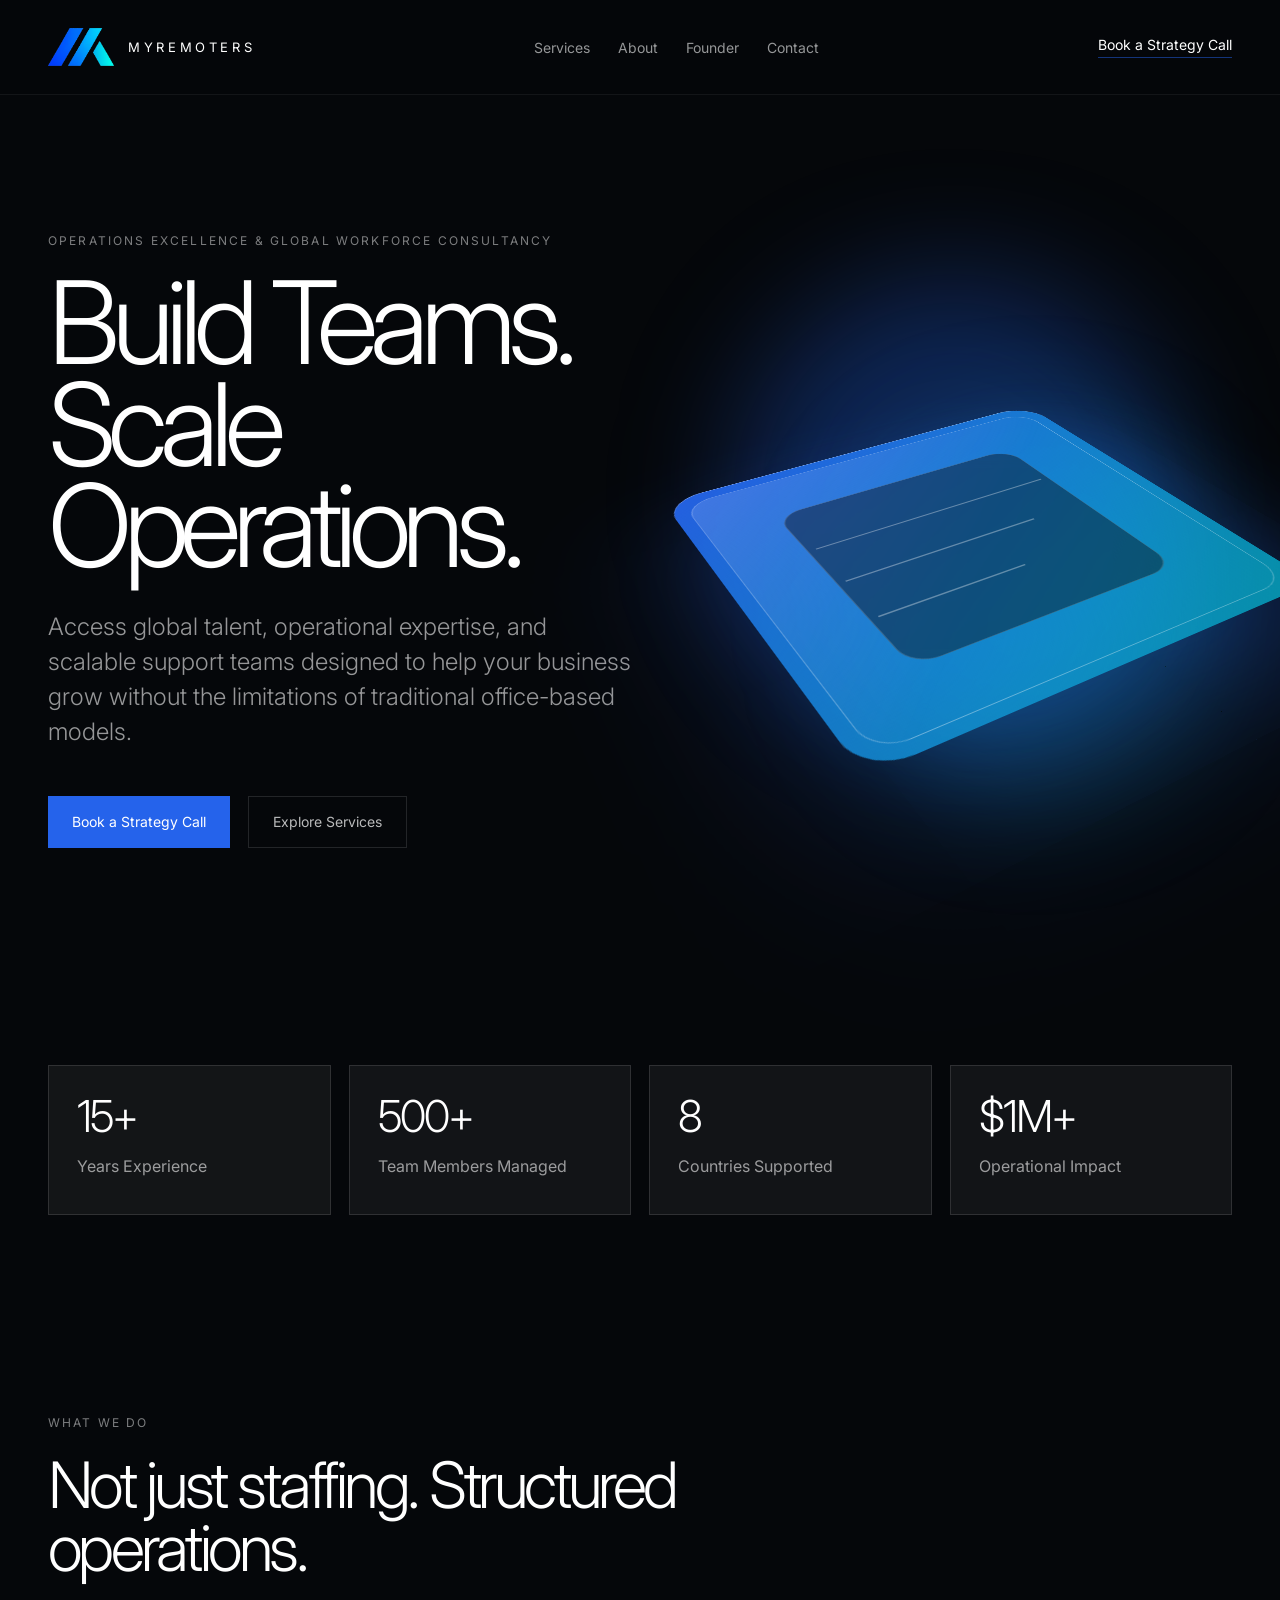
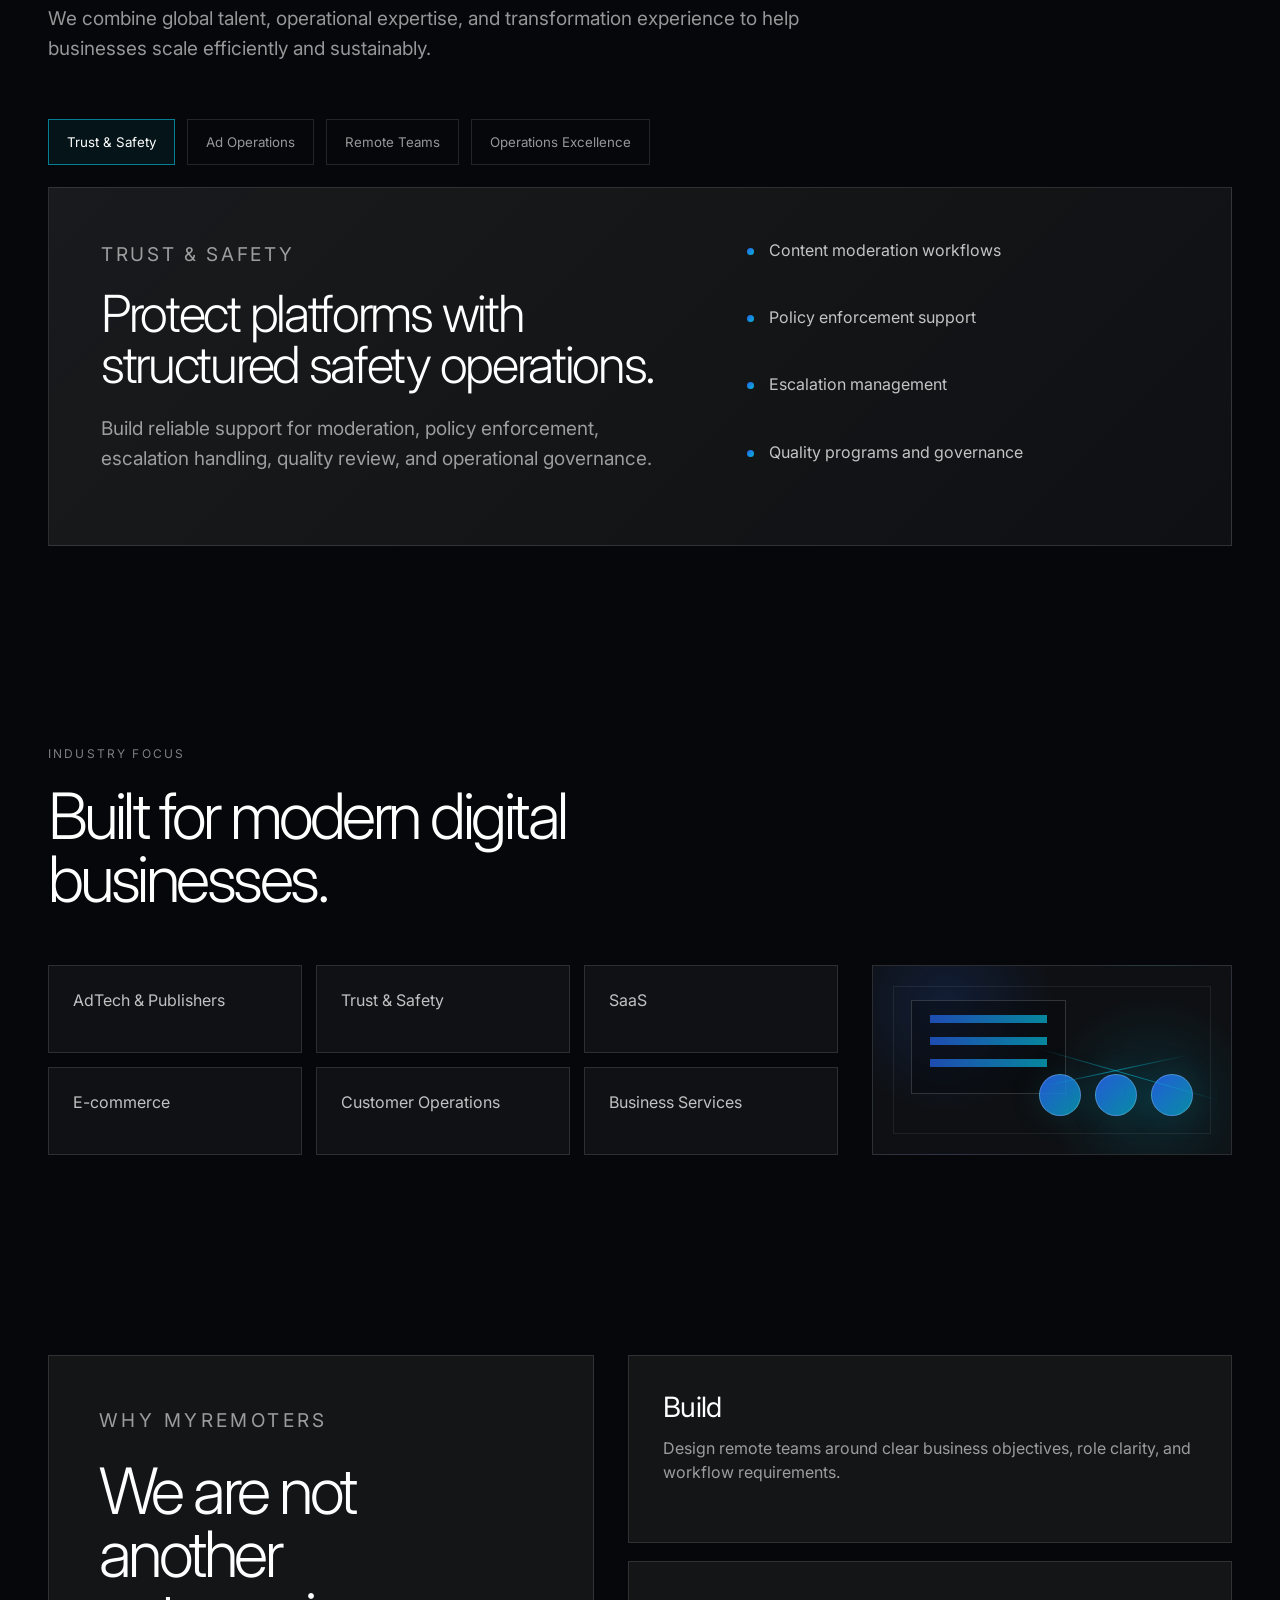
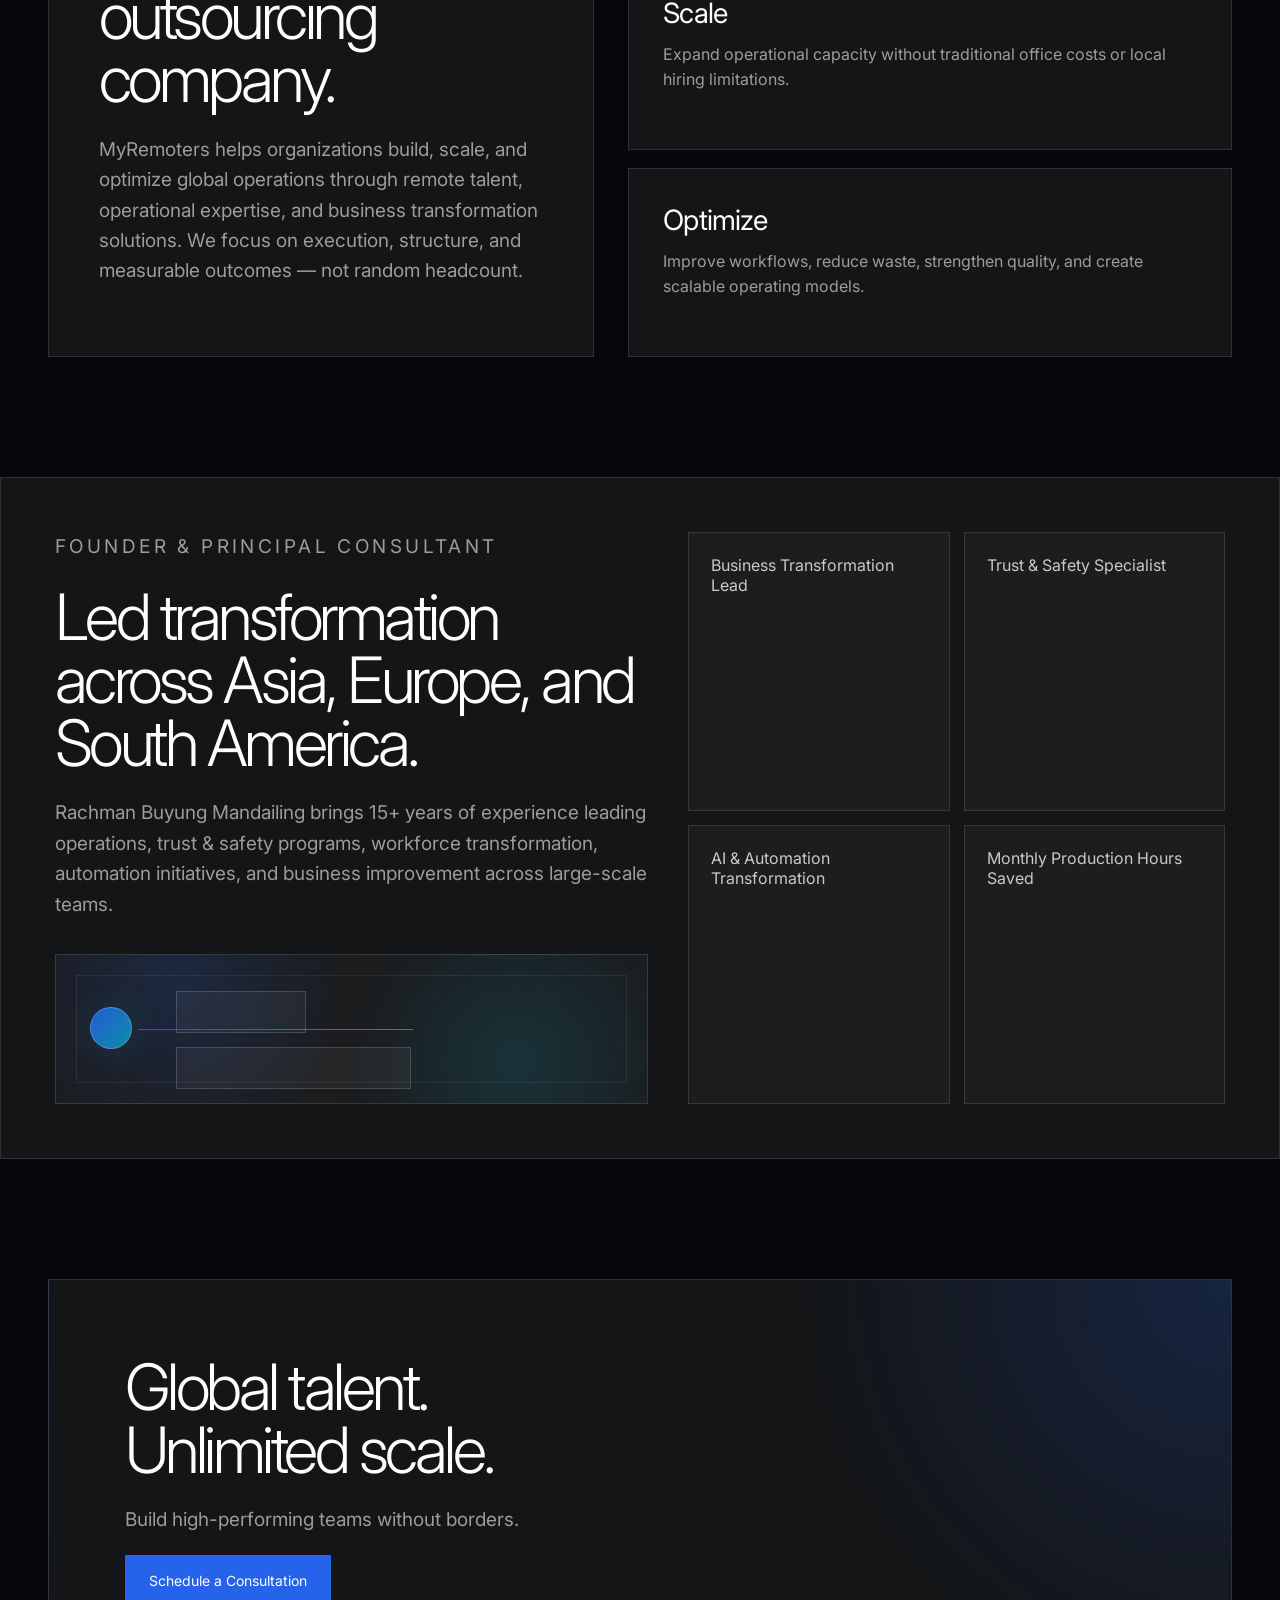
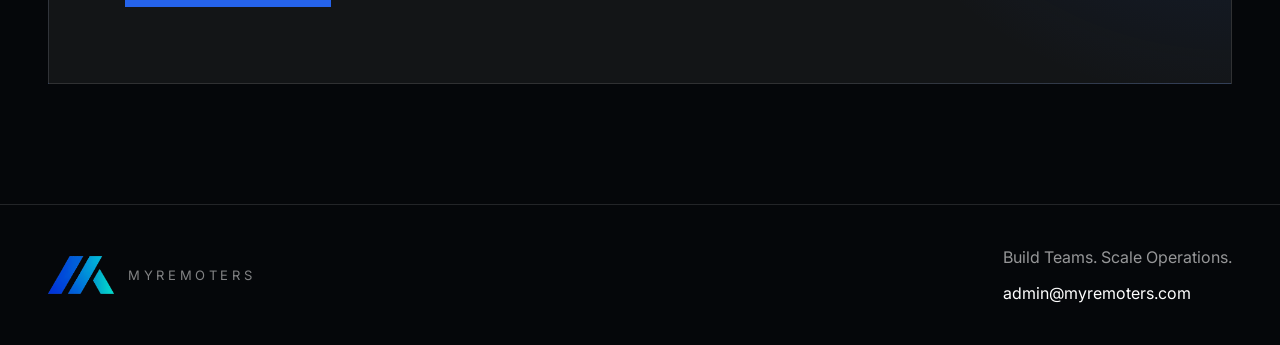
==== index.html @ 40bd870c "Add files via upload" ====
<!doctype html>
<html lang="en">
<head>
  <meta charset="UTF-8" />
  <meta name="viewport" content="width=device-width, initial-scale=1.0" />
  <title>MyRemoters — Build Teams. Scale Operations.</title>
  <meta name="description" content="MyRemoters helps companies build, scale, and optimize global operations through remote talent, operational expertise, and operations excellence." />
  <link rel="preconnect" href="https://fonts.googleapis.com">
  <link rel="preconnect" href="https://fonts.gstatic.com" crossorigin>
  <link href="https://fonts.googleapis.com/css2?family=Inter:wght@300;400;500;600;700&display=swap" rel="stylesheet">
  <link rel="stylesheet" href="styles.css" />
</head>
<body>
  <div class="noise"></div>

  <header class="nav">
    <a href="#home" class="brand" aria-label="MyRemoters home">
      <img class="brand-mark" src="assets/myremoters-logo.png" alt="MyRemoters logo" />
      <span>MYREMOTERS</span>
    </a>

    <nav class="nav-links">
      <a href="#services">Services</a>
      <a href="#about">About</a>
      <a href="#founder">Founder</a>
      <a href="#contact">Contact</a>
    </nav>

    <a class="nav-cta" href="mailto:admin@myremoters.com?subject=Strategy%20Call%20Request">Book a Strategy Call</a>
  </header>

  <main>
    <section id="home" class="hero section-pad">
      <div class="hero-copy reveal">
        <p class="eyebrow">Operations Excellence & Global Workforce Consultancy</p>
        <h1>Build Teams.<br />Scale Operations.</h1>
        <p class="hero-sub">
          Access global talent, operational expertise, and scalable support teams designed to help your business grow without the limitations of traditional office-based models.
        </p>
        <div class="hero-actions">
          <a class="btn primary" href="mailto:admin@myremoters.com?subject=Strategy%20Call%20Request">Book a Strategy Call</a>
          <a class="btn ghost" href="#services">Explore Services</a>
        </div>
      </div>

      <div class="hero-visual reveal delay-1" aria-hidden="true">
        <div class="orb orb-one"></div>
        <div class="orb orb-two"></div>
        <div class="glass-object">
          <div class="glass-inner"></div>
          <div class="glass-line one"></div>
          <div class="glass-line two"></div>
          <div class="glass-line three"></div>
        </div>
      </div>
    </section>

    <section class="metrics section-pad compact">
      <div class="metric reveal">
        <strong>15+</strong>
        <span>Years Experience</span>
      </div>
      <div class="metric reveal delay-1">
        <strong>500+</strong>
        <span>Team Members Managed</span>
      </div>
      <div class="metric reveal delay-2">
        <strong>8</strong>
        <span>Countries Supported</span>
      </div>
      <div class="metric reveal delay-3">
        <strong>$1M+</strong>
        <span>Operational Impact</span>
      </div>
    </section>

    <section id="services" class="services section-pad">
      <div class="section-header reveal">
        <p class="eyebrow">What We Do</p>
        <h2>Not just staffing. Structured operations.</h2>
        <p>We combine global talent, operational expertise, and transformation experience to help businesses scale efficiently and sustainably.</p>
      </div>

      <div class="service-tabs reveal delay-1">
        <button class="service-tab active" data-service="trust">Trust & Safety</button>
        <button class="service-tab" data-service="adops">Ad Operations</button>
        <button class="service-tab" data-service="teams">Remote Teams</button>
        <button class="service-tab" data-service="excellence">Operations Excellence</button>
      </div>

      <div class="service-panel reveal delay-2">
        <div>
          <p class="panel-kicker" id="serviceKicker">Trust & Safety</p>
          <h3 id="serviceTitle">Protect platforms with structured safety operations.</h3>
          <p id="serviceDesc">Build reliable support for moderation, policy enforcement, escalation handling, quality review, and operational governance.</p>
        </div>
        <ul id="serviceList">
          <li>Content moderation workflows</li>
          <li>Policy enforcement support</li>
          <li>Escalation management</li>
          <li>Quality programs and governance</li>
        </ul>
      </div>
    </section>

    <section class="industries section-pad compact">
      <div class="section-header narrow reveal">
        <p class="eyebrow">Industry Focus</p>
        <h2>Built for modern digital businesses.</h2>
      </div>
      <div class="industry-layout reveal delay-1">
        <div class="industry-grid">
          <span>AdTech & Publishers</span>
          <span>Trust & Safety</span>
          <span>SaaS</span>
          <span>E-commerce</span>
          <span>Customer Operations</span>
          <span>Business Services</span>
        </div>

        <div class="light-tech-illustration" aria-hidden="true">
          <div class="tech-screen">
            <i></i><i></i><i></i>
          </div>
          <div class="tech-people">
            <span></span><span></span><span></span>
          </div>
          <div class="tech-line line-one"></div>
          <div class="tech-line line-two"></div>
        </div>
      </div>
    </section>

    <section id="about" class="about section-pad">
      <div class="about-card reveal">
        <p class="eyebrow">Why MyRemoters</p>
        <h2>We are not another outsourcing company.</h2>
        <p>
          MyRemoters helps organizations build, scale, and optimize global operations through remote talent, operational expertise, and business transformation solutions. We focus on execution, structure, and measurable outcomes — not random headcount.
        </p>
      </div>
      <div class="about-points reveal delay-1">
        <div>
          <h3>Build</h3>
          <p>Design remote teams around clear business objectives, role clarity, and workflow requirements.</p>
        </div>
        <div>
          <h3>Scale</h3>
          <p>Expand operational capacity without traditional office costs or local hiring limitations.</p>
        </div>
        <div>
          <h3>Optimize</h3>
          <p>Improve workflows, reduce waste, strengthen quality, and create scalable operating models.</p>
        </div>
      </div>
    </section>

    <section id="founder" class="founder section-pad compact">
      <div class="founder-copy reveal">
        <p class="eyebrow">Founder & Principal Consultant</p>
        <h2>Led transformation across Asia, Europe, and South America.</h2>
        <p>
          Rachman Buyung Mandailing brings 15+ years of experience leading operations, trust & safety programs, workforce transformation, automation initiatives, and business improvement across large-scale teams.
        </p>

        <div class="founder-tech-illustration" aria-hidden="true">
          <div class="founder-avatar"></div>
          <div class="founder-data short"></div>
          <div class="founder-data long"></div>
          <div class="founder-signal"></div>
        </div>
      </div>
      <div class="founder-highlights reveal delay-1">
        <span>Business Transformation Lead</span>
        <span>Trust & Safety Specialist</span>
        <span>AI & Automation Transformation</span>
        <span>Monthly Production Hours Saved</span>
      </div>
    </section>

    <section class="final-cta section-pad">
      <div class="cta-card reveal">
        <h2>Global talent.<br />Unlimited scale.</h2>
        <p>Build high-performing teams without borders.</p>
        <a class="btn primary" href="mailto:admin@myremoters.com?subject=Strategy%20Call%20Request">Schedule a Consultation</a>
      </div>
    </section>
  </main>

  <footer id="contact" class="footer">
    <div class="brand footer-brand">
      <img class="brand-mark" src="assets/myremoters-logo.png" alt="MyRemoters logo" />
      <span>MYREMOTERS</span>
    </div>
    <div>
      <p>Build Teams. Scale Operations.</p>
      <a href="mailto:admin@myremoters.com">admin@myremoters.com</a>
    </div>
  </footer>

  <script src="script.js"></script>
</body>
</html>
---- styles.css ----
:root {
  --bg: #05070A;
  --panel: rgba(255,255,255,0.055);
  --panel-strong: rgba(255,255,255,0.09);
  --text: #ffffff;
  --muted: rgba(255,255,255,0.58);
  --faint: rgba(255,255,255,0.14);
  --blue: #2563EB;
  --teal: #06B6D4;
  --line: rgba(255,255,255,0.12);
}

* { box-sizing: border-box; }
html { scroll-behavior: smooth; }
body {
  margin: 0;
  font-family: Inter, system-ui, -apple-system, BlinkMacSystemFont, "Segoe UI", sans-serif;
  background: var(--bg);
  color: var(--text);
  overflow-x: hidden;
}

a { color: inherit; text-decoration: none; }
button { font-family: inherit; }

.noise {
  pointer-events: none;
  position: fixed;
  inset: 0;
  opacity: .035;
  z-index: 50;
  background-image: url("https://grainy-gradients.vercel.app/noise.svg");
  mix-blend-mode: overlay;
}

.nav {
  position: sticky;
  top: 0;
  z-index: 20;
  display: flex;
  align-items: center;
  justify-content: space-between;
  padding: 28px 48px;
  background: rgba(5, 7, 10, 0.72);
  backdrop-filter: blur(18px);
  border-bottom: 1px solid rgba(255,255,255,0.06);
}
.brand { display: inline-flex; align-items: center; gap: 14px; }
.brand-mark { width: 66px; height: auto; display: block; object-fit: contain; }
.brand span {
  letter-spacing: .28em;
  font-size: 13px;
  font-weight: 400;
}
.nav-links { display: flex; gap: 28px; color: var(--muted); font-size: 14px; }
.nav-links a:hover { color: var(--text); }
.nav-cta {
  font-size: 14px;
  padding-bottom: 4px;
  border-bottom: 1px solid rgba(37,99,235,.5);
}
.nav-cta:hover { border-color: var(--teal); }

.section-pad { padding: 120px 48px; }
.compact { padding-top: 80px; padding-bottom: 80px; }

.hero {
  min-height: calc(100vh - 92px);
  display: grid;
  grid-template-columns: 1.05fr .95fr;
  gap: 72px;
  align-items: center;
  max-width: 1400px;
  margin: 0 auto;
  position: relative;
}
.eyebrow {
  margin: 0 0 24px;
  color: rgba(255,255,255,.48);
  letter-spacing: .18em;
  text-transform: uppercase;
  font-size: 12px;
}
h1, h2, h3, p { margin-top: 0; }
h1 {
  font-size: clamp(64px, 9vw, 128px);
  line-height: .88;
  letter-spacing: -.07em;
  font-weight: 300;
  margin-bottom: 34px;
}
.hero-sub {
  max-width: 650px;
  color: var(--muted);
  font-size: clamp(18px, 2vw, 24px);
  line-height: 1.45;
  font-weight: 300;
}
.hero-actions { display: flex; gap: 18px; margin-top: 46px; align-items: center; }
.btn {
  display: inline-flex;
  align-items: center;
  justify-content: center;
  min-height: 52px;
  padding: 0 24px;
  font-size: 14px;
  transition: transform .25s ease, background .25s ease, color .25s ease;
}
.btn:hover { transform: translateY(-2px); }
.btn.primary { background: var(--blue); color: white; }
.btn.primary:hover { background: var(--teal); }
.btn.ghost { color: rgba(255,255,255,.72); border: 1px solid var(--line); }
.btn.ghost:hover { color: white; border-color: rgba(255,255,255,.28); }

.hero-visual {
  position: relative;
  height: min(650px, 70vw);
  display: grid;
  place-items: center;
  perspective: 1000px;
}
.orb {
  position: absolute;
  border-radius: 999px;
  filter: blur(60px);
  animation: breathe 5.5s ease-in-out infinite alternate;
}
.orb-one { width: 440px; height: 440px; background: rgba(37,99,235,.32); top: 60px; left: 30px; }
.orb-two { width: 360px; height: 360px; background: rgba(6,182,212,.22); bottom: 70px; right: 20px; animation-delay: 1s; }
.glass-object {
  width: min(470px, 82vw);
  height: min(470px, 82vw);
  position: relative;
  border-radius: 42px;
  transform: rotateX(58deg) rotateZ(-32deg);
  background: linear-gradient(145deg, rgba(37,99,235,.95), rgba(6,182,212,.78));
  box-shadow: 0 70px 160px rgba(37,99,235,.34), inset 0 1px 0 rgba(255,255,255,.38);
  animation: floatObject 7s ease-in-out infinite;
}
.glass-object::before {
  content: "";
  position: absolute;
  inset: 16px;
  border-radius: 32px;
  border: 1px solid rgba(255,255,255,.28);
  background: linear-gradient(135deg, rgba(255,255,255,.14), transparent 55%);
}
.glass-inner {
  position: absolute;
  inset: 90px;
  border-radius: 28px;
  background: rgba(5,7,10,.42);
  backdrop-filter: blur(8px);
  border: 1px solid rgba(255,255,255,.16);
}
.glass-line {
  position: absolute;
  height: 2px;
  width: 58%;
  background: rgba(255,255,255,.35);
  left: 21%;
  transform: rotate(0deg);
}
.glass-line.one { top: 36%; }
.glass-line.two { top: 50%; width: 46%; }
.glass-line.three { top: 64%; width: 34%; }

.metrics {
  max-width: 1280px;
  margin: 0 auto;
  display: grid;
  grid-template-columns: repeat(4, 1fr);
  gap: 18px;
}
.metric {
  padding: 28px;
  border: 1px solid var(--line);
  background: var(--panel);
  min-height: 150px;
}
.metric strong { display: block; font-size: 44px; line-height: 1; font-weight: 300; letter-spacing: -.04em; }
.metric span { display: block; color: var(--muted); margin-top: 18px; line-height: 1.35; }

.section-header { max-width: 820px; margin-bottom: 54px; }
.section-header.narrow { max-width: 700px; }
h2 {
  font-size: clamp(42px, 5vw, 78px);
  line-height: .98;
  font-weight: 300;
  letter-spacing: -.055em;
  margin-bottom: 24px;
}
.section-header p:not(.eyebrow), .about-card p, .founder-copy p, .cta-card p {
  color: var(--muted);
  font-size: 19px;
  line-height: 1.6;
}

.services, .about, .industries, .founder, .final-cta { max-width: 1280px; margin: 0 auto; }
.service-tabs { display: flex; gap: 12px; flex-wrap: wrap; margin-bottom: 22px; }
.service-tab {
  border: 1px solid var(--line);
  color: rgba(255,255,255,.58);
  background: transparent;
  padding: 14px 18px;
  cursor: pointer;
  transition: .25s ease;
}
.service-tab:hover, .service-tab.active { color: white; border-color: rgba(6,182,212,.65); background: rgba(6,182,212,.07); }
.service-panel {
  display: grid;
  grid-template-columns: 1fr .75fr;
  gap: 70px;
  padding: 52px;
  border: 1px solid var(--line);
  background: linear-gradient(135deg, rgba(255,255,255,.08), rgba(255,255,255,.035));
}
.panel-kicker { color: var(--teal); letter-spacing: .14em; text-transform: uppercase; font-size: 12px; margin-bottom: 18px; }
.service-panel h3 { font-size: clamp(34px, 4vw, 58px); line-height: 1; letter-spacing: -.045em; font-weight: 300; margin-bottom: 24px; }
.service-panel p { color: var(--muted); font-size: 19px; line-height: 1.58; }
.service-panel ul { margin: 0; padding: 0; list-style: none; display: grid; gap: 16px; }
.service-panel li { color: rgba(255,255,255,.75); padding-left: 22px; position: relative; }
.service-panel li::before { content: ""; width: 7px; height: 7px; background: linear-gradient(135deg,var(--blue),var(--teal)); position: absolute; left: 0; top: 8px; border-radius: 999px; }

.industry-grid { display: grid; grid-template-columns: repeat(3, 1fr); gap: 14px; }
.industry-grid span {
  padding: 24px;
  border: 1px solid var(--line);
  background: rgba(255,255,255,.04);
  color: rgba(255,255,255,.74);
}

.about { display: grid; grid-template-columns: .95fr 1.05fr; gap: 34px; }
.about-card, .about-points div, .founder, .cta-card {
  border: 1px solid var(--line);
  background: var(--panel);
}
.about-card { padding: 50px; }
.about-points { display: grid; gap: 18px; }
.about-points div { padding: 34px; }
.about-points h3 { font-size: 28px; font-weight: 400; letter-spacing: -.03em; margin-bottom: 12px; }
.about-points p { color: var(--muted); line-height: 1.55; margin: 0; }

.founder {
  display: grid;
  grid-template-columns: 1.05fr .95fr;
  gap: 40px;
  padding: 54px;
}
.founder-highlights { display: grid; grid-template-columns: repeat(2, 1fr); gap: 14px; }
.founder-highlights span { border: 1px solid var(--line); padding: 22px; color: rgba(255,255,255,.76); background: rgba(255,255,255,.035); }

.cta-card {
  padding: 76px;
  background: radial-gradient(circle at top right, rgba(37,99,235,.2), transparent 34%), var(--panel);
}
.cta-card h2 { max-width: 760px; }

.footer {
  padding: 42px 48px;
  border-top: 1px solid var(--line);
  display: flex;
  justify-content: space-between;
  gap: 28px;
  color: var(--muted);
}
.footer a { color: white; }
.footer-brand { opacity: .86; }

.reveal { opacity: 0; transform: translateY(28px); transition: opacity .9s ease, transform .9s ease; }
.reveal.in-view { opacity: 1; transform: translateY(0); }
.delay-1 { transition-delay: .12s; }
.delay-2 { transition-delay: .22s; }
.delay-3 { transition-delay: .32s; }

@keyframes breathe { from { transform: scale(.96); opacity: .72; } to { transform: scale(1.08); opacity: 1; } }
@keyframes floatObject { 0%,100% { transform: rotateX(58deg) rotateZ(-32deg) translateY(0); } 50% { transform: rotateX(60deg) rotateZ(-28deg) translateY(-18px); } }

@media (max-width: 960px) {
  .nav { padding: 22px 24px; }
  .nav-links { display: none; }
  .nav-cta { display: none; }
  .section-pad { padding: 78px 24px; }
  .hero { grid-template-columns: 1fr; min-height: auto; gap: 50px; }
  .hero-visual { height: 440px; }
  .metrics { grid-template-columns: repeat(2, 1fr); }
  .service-panel, .about, .founder { grid-template-columns: 1fr; }
  .industry-grid { grid-template-columns: 1fr 1fr; }
  .cta-card { padding: 44px; }
  .footer { flex-direction: column; padding: 34px 24px; }
}
@media (max-width: 560px) {
  .brand span { letter-spacing: .18em; font-size: 12px; }
  h1 { font-size: 58px; }
  .metrics, .industry-grid, .founder-highlights { grid-template-columns: 1fr; }
  .hero-actions { flex-direction: column; align-items: stretch; }
  .service-panel { padding: 30px; }
  .glass-object { width: 300px; height: 300px; border-radius: 30px; }
}


/* Subtle tech illustrations added to existing Industry Focus and Founder sections */
.industry-layout {
  display: grid;
  grid-template-columns: 1fr 360px;
  gap: 34px;
  align-items: stretch;
}

.light-tech-illustration,
.founder-tech-illustration {
  position: relative;
  min-height: 190px;
  border: 1px solid var(--line);
  background:
    radial-gradient(circle at 20% 20%, rgba(37,99,235,.16), transparent 34%),
    radial-gradient(circle at 78% 72%, rgba(6,182,212,.14), transparent 34%),
    rgba(255,255,255,.035);
  overflow: hidden;
}

.light-tech-illustration::before,
.founder-tech-illustration::before {
  content: "";
  position: absolute;
  inset: 20px;
  border: 1px solid rgba(255,255,255,.07);
}

.tech-screen {
  position: absolute;
  left: 38px;
  top: 34px;
  width: 155px;
  height: 94px;
  border: 1px solid rgba(255,255,255,.16);
  background: rgba(5,7,10,.38);
}

.tech-screen i {
  display: block;
  height: 8px;
  margin: 14px 18px;
  background: linear-gradient(90deg, var(--blue), var(--teal));
  opacity: .72;
}

.tech-people {
  position: absolute;
  right: 38px;
  bottom: 38px;
  display: flex;
  gap: 14px;
}

.tech-people span,
.founder-avatar {
  display: block;
  width: 42px;
  height: 42px;
  border-radius: 999px;
  border: 1px solid rgba(255,255,255,.22);
  background: linear-gradient(135deg, rgba(37,99,235,.9), rgba(6,182,212,.72));
  box-shadow: 0 0 34px rgba(6,182,212,.14);
}

.tech-line {
  position: absolute;
  height: 1px;
  background: linear-gradient(90deg, transparent, rgba(6,182,212,.65), transparent);
  transform-origin: left center;
}

.tech-line.line-one {
  width: 190px;
  left: 165px;
  top: 82px;
  transform: rotate(16deg);
}

.tech-line.line-two {
  width: 150px;
  left: 168px;
  top: 120px;
  transform: rotate(-12deg);
}

.founder-tech-illustration {
  margin-top: 34px;
  min-height: 150px;
}

.founder-avatar {
  position: absolute;
  left: 34px;
  top: 52px;
}

.founder-data {
  position: absolute;
  left: 120px;
  height: 42px;
  border: 1px solid rgba(255,255,255,.16);
  background: rgba(255,255,255,.045);
}

.founder-data.short {
  top: 36px;
  width: 130px;
}

.founder-data.long {
  top: 92px;
  width: 235px;
}

.founder-signal {
  position: absolute;
  left: 82px;
  top: 74px;
  width: 275px;
  height: 1px;
  background: linear-gradient(90deg, rgba(37,99,235,.75), rgba(6,182,212,.75));
}

@media (max-width: 960px) {
  .industry-layout {
    grid-template-columns: 1fr;
  }

  .light-tech-illustration {
    min-height: 220px;
  }
}
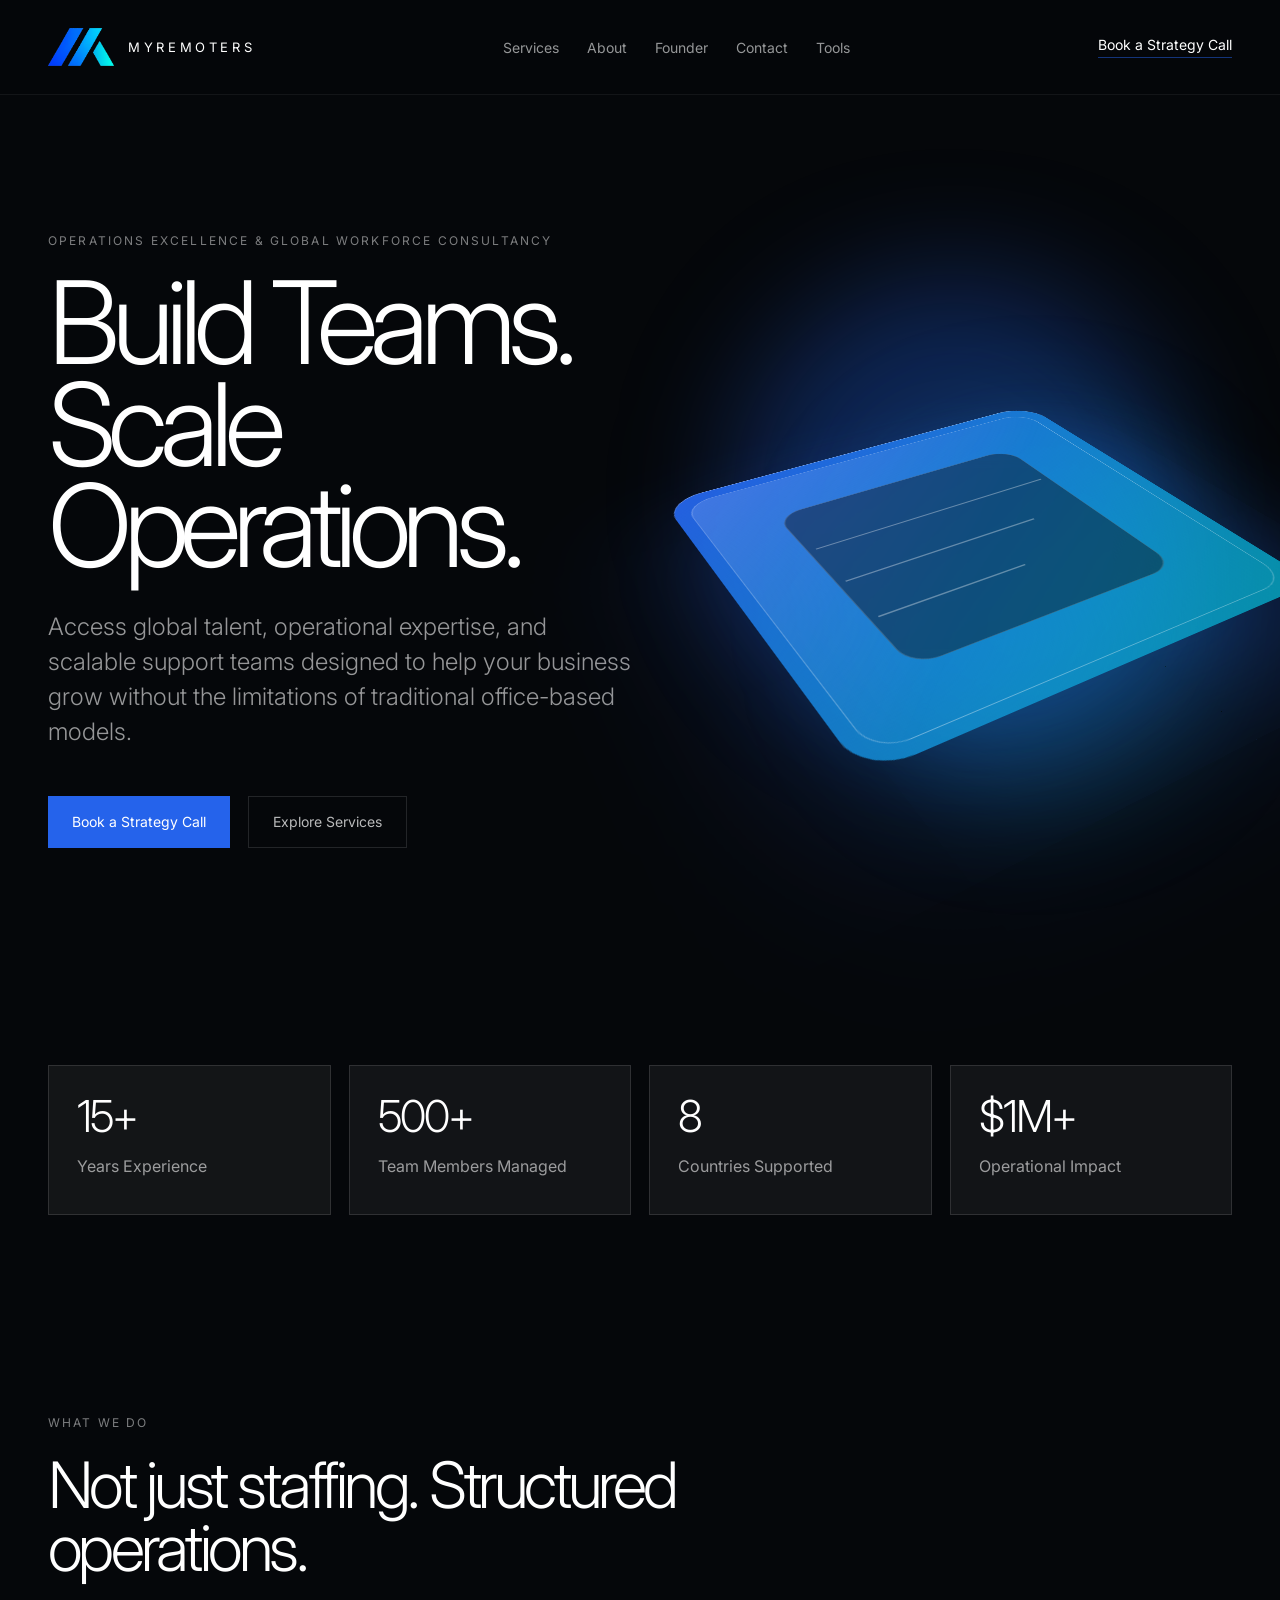
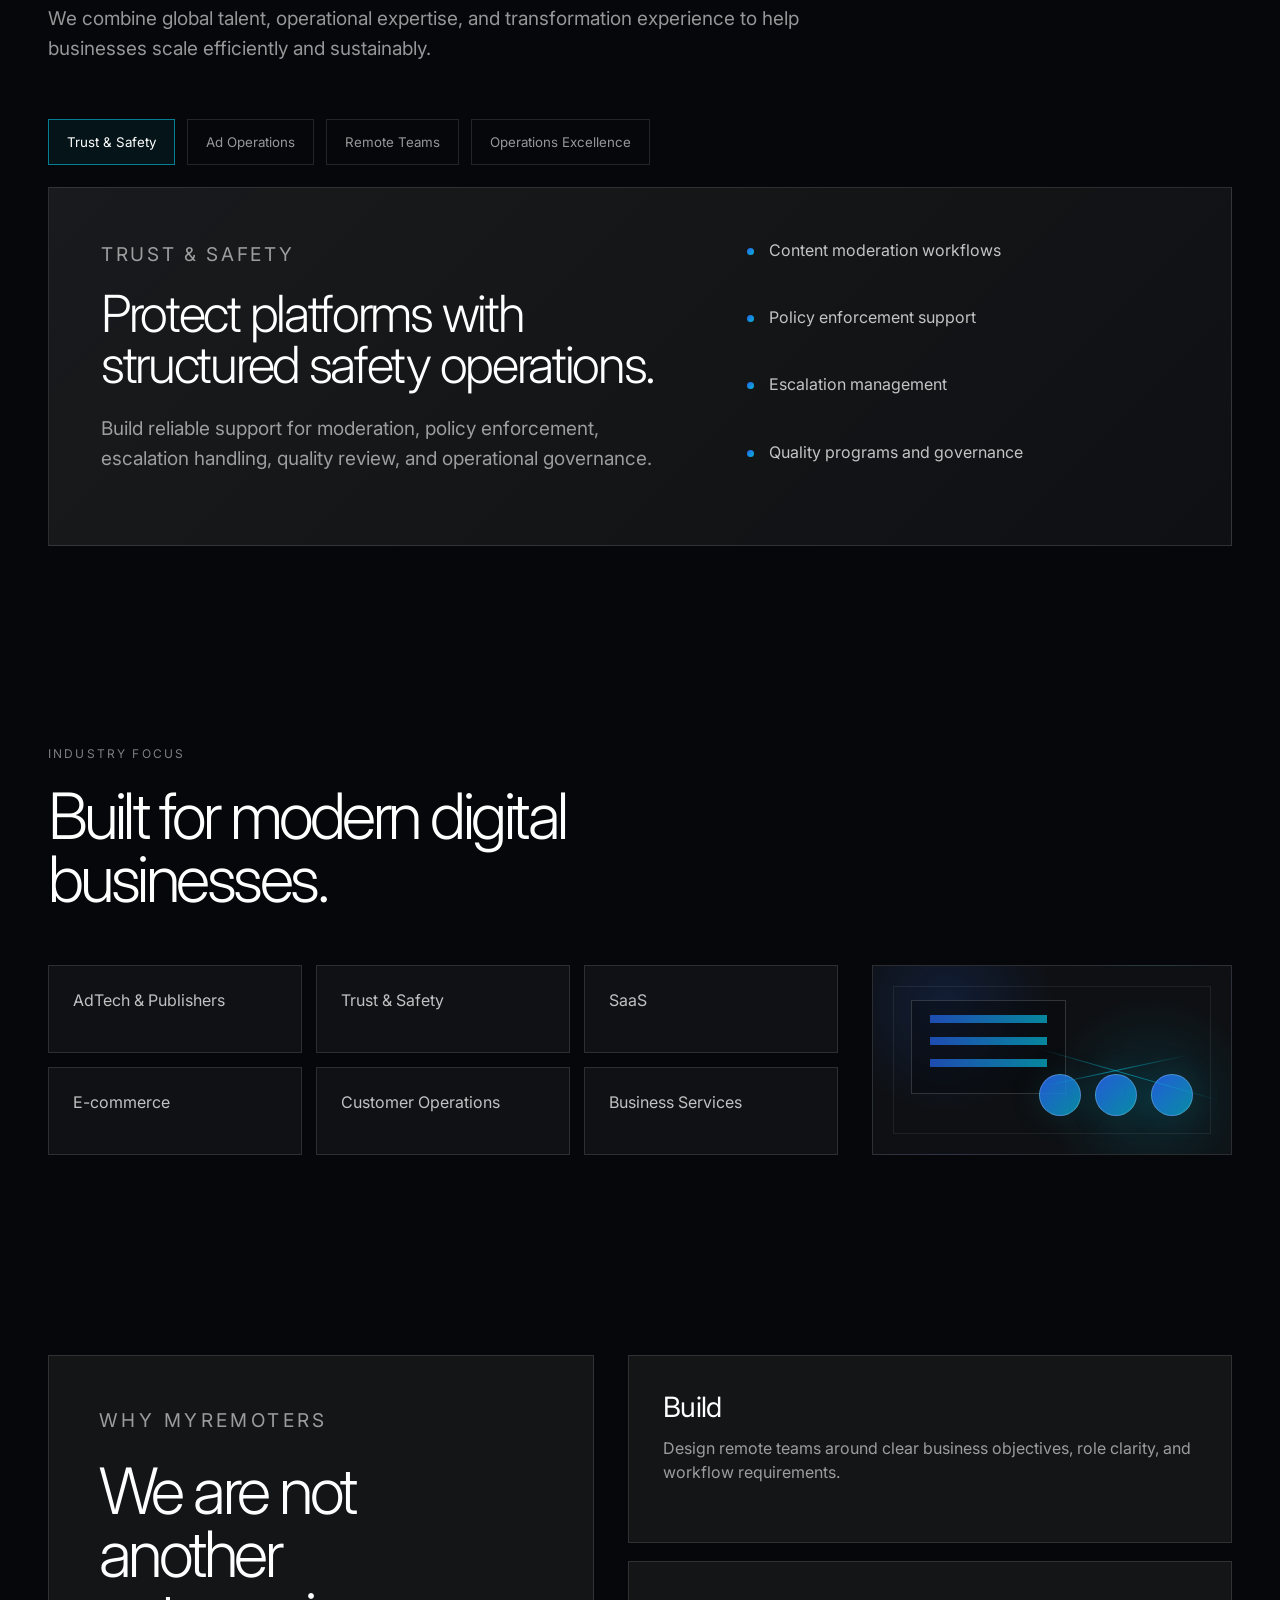
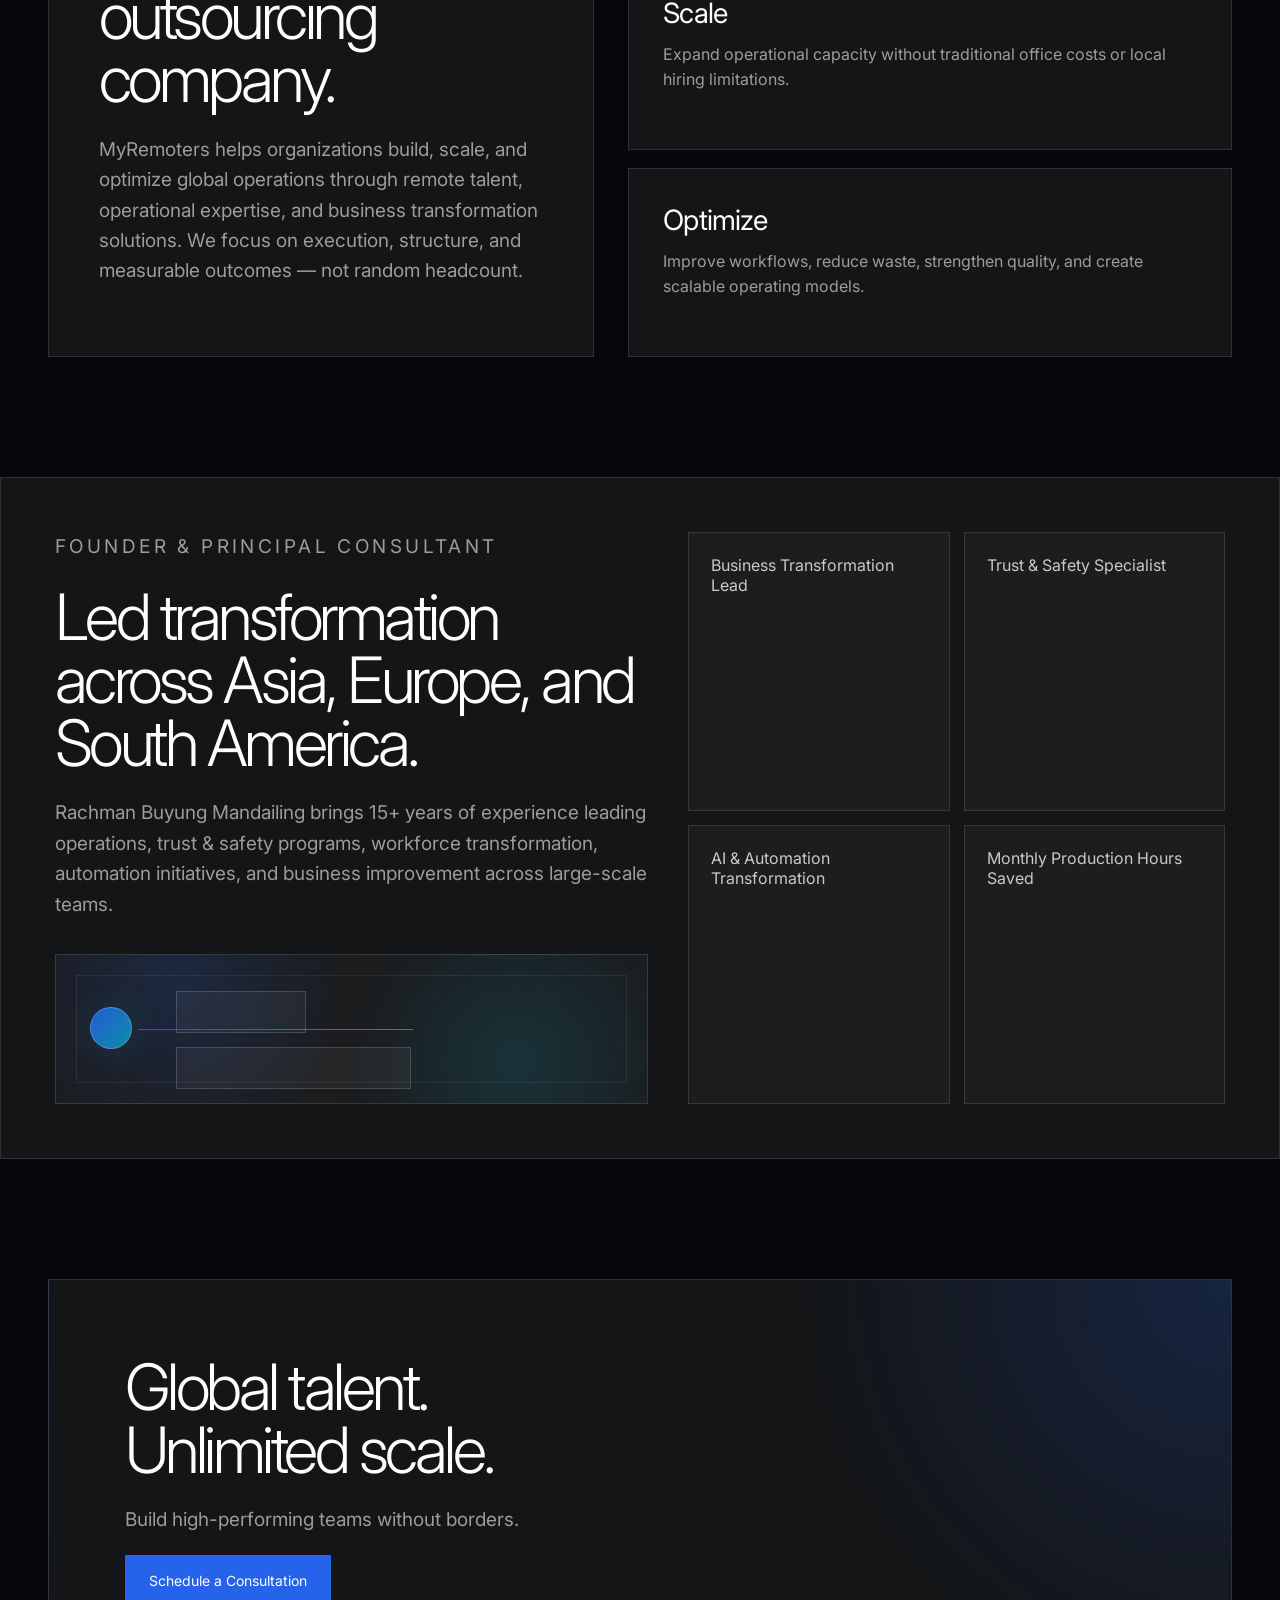
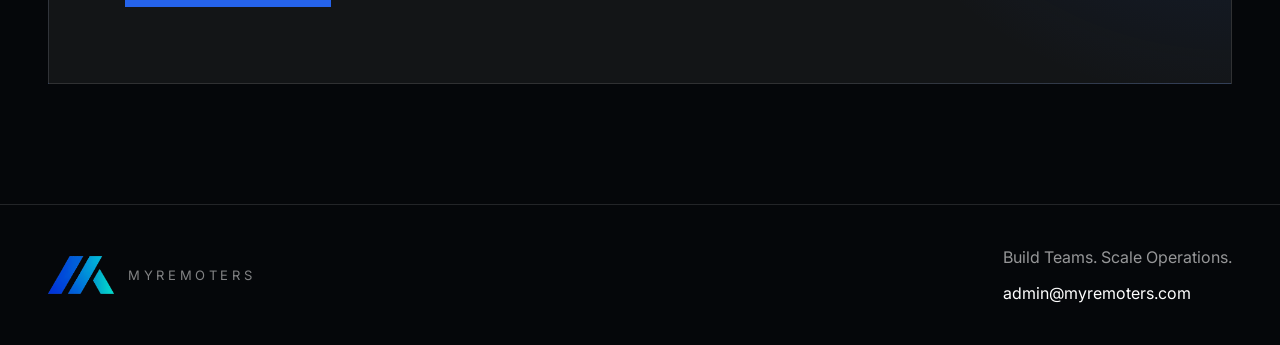
==== commit 3fb0a97a: "Add 'Tools' link to navigation menu" ====
--- a/index.html
+++ b/index.html
@@ -24,6 +24,7 @@
       <a href="#about">About</a>
       <a href="#founder">Founder</a>
       <a href="#contact">Contact</a>
+      <a href="/tools/">Tools</a>
     </nav>
 
     <a class="nav-cta" href="mailto:admin@myremoters.com?subject=Strategy%20Call%20Request">Book a Strategy Call</a>
@@ -199,5 +200,29 @@
   </footer>
 
   <script src="script.js"></script>
+<script src="https://identity.netlify.com/v1/netlify-identity-widget.js"></script>
+<script>
+  if (window.netlifyIdentity) {
+    window.netlifyIdentity.on("init", user => {
+      if (!user) {
+        window.netlifyIdentity.on("login", () => {
+          document.location.href = "/admin/";
+        });
+      }
+    });
+  }
+</script>
+  <script src="https://identity.netlify.com/v1/netlify-identity-widget.js"></script>
+<script>
+  if (window.netlifyIdentity) {
+    window.netlifyIdentity.on("init", user => {
+      if (!user) {
+        window.netlifyIdentity.on("login", () => {
+          document.location.href = "/admin/";
+        });
+      }
+    });
+  }
+</script>
 </body>
 </html>
